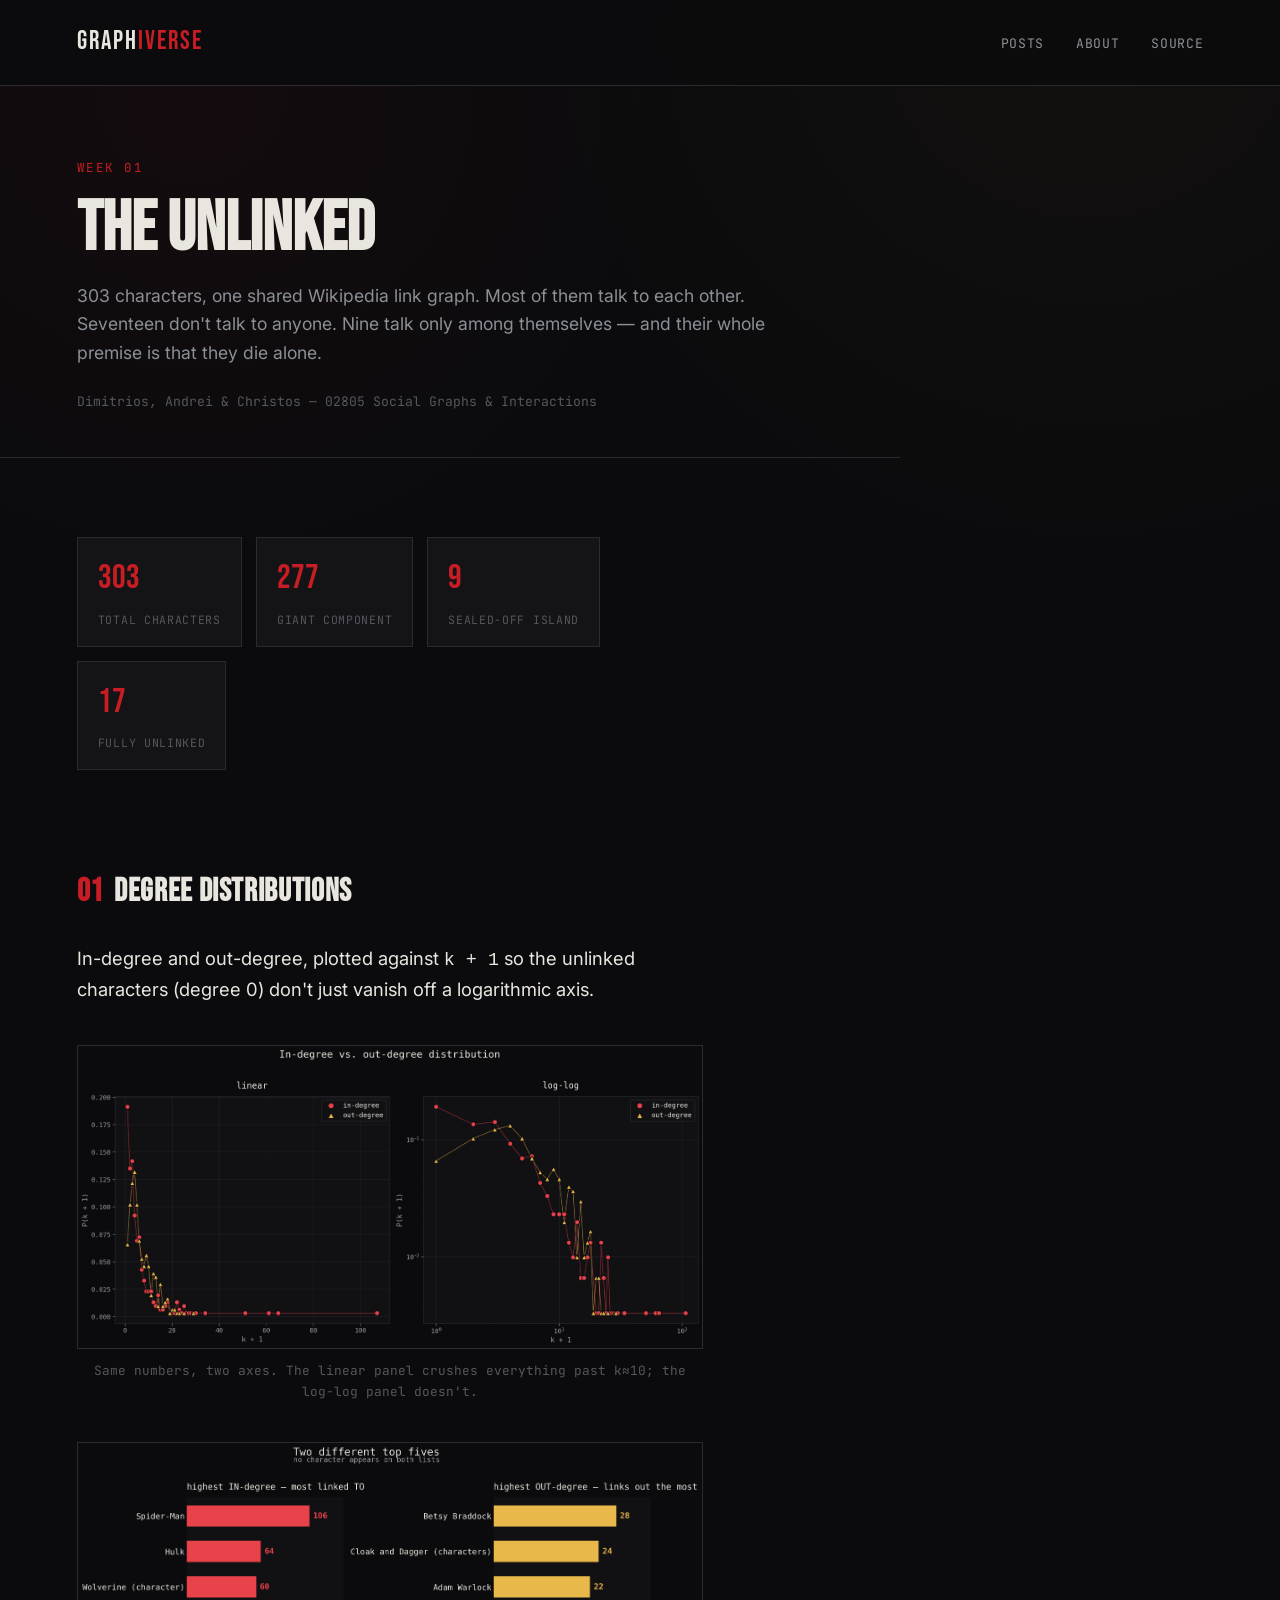
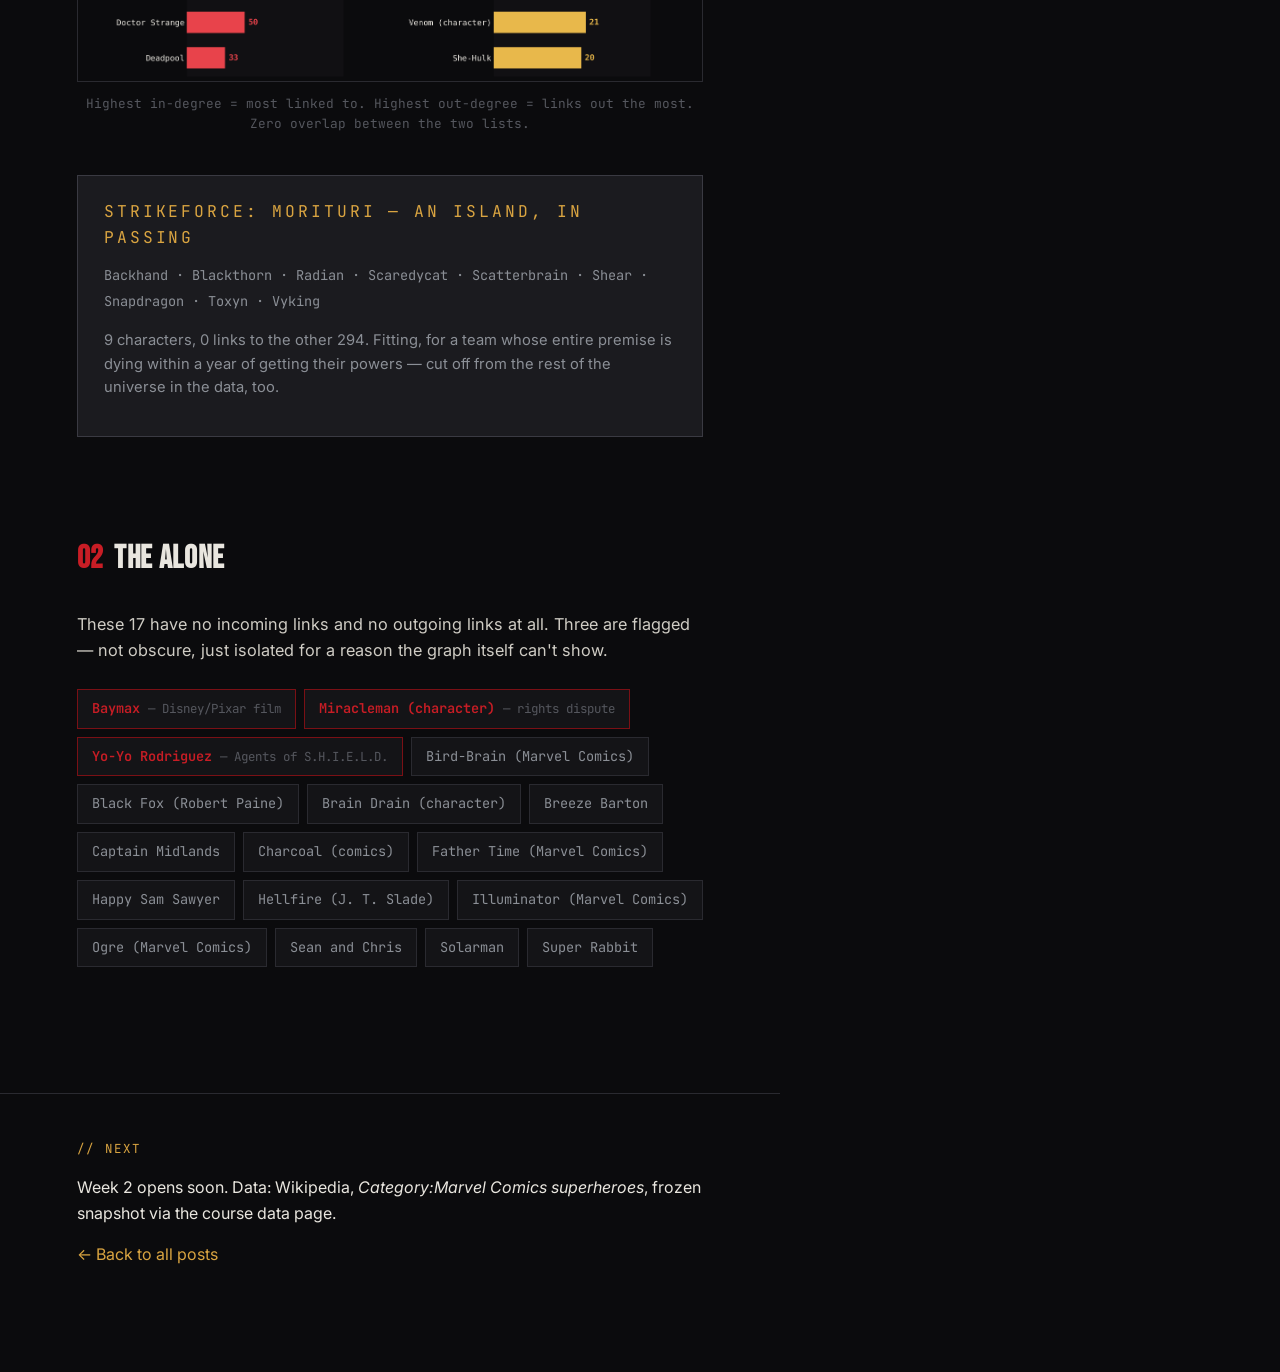
==== posts/week1-the-unlinked.html @ 30c2aff5 "Not linked characters post" ====
<!DOCTYPE html>
<html lang="en">
<head>
  <meta charset="UTF-8">
  <meta name="viewport" content="width=device-width, initial-scale=1.0">
  <title>Week 1 — The Unlinked | Graphiverse</title>
  <meta name="description" content="Degree distributions, in- vs. out-degree, and the 17 Marvel characters with zero wiki links.">
  <link rel="preconnect" href="https://fonts.googleapis.com">
  <link rel="preconnect" href="https://fonts.gstatic.com" crossorigin>
  <link rel="stylesheet" href="https://fonts.googleapis.com/css2?family=Bebas+Neue&family=Inter:wght@400;500;600;700&family=JetBrains+Mono:wght@400;600&display=swap">
  <link rel="stylesheet" href="../assets/css/style.css">
</head>
<body>

  <nav class="site-nav">
    <div class="brand"><a href="../index.html" style="color:inherit">GRAPH<span>IVERSE</span></a></div>
    <div class="links">
      <a href="../index.html#case-files">Posts</a>
      <a href="../index.html#about">About</a>
      <a href="https://github.com/cpsall/cpsall.github.io" target="_blank" rel="noopener">Source</a>
    </div>
  </nav>

  <header class="post-header">
    <div class="kicker">Week 01</div>
    <h1>The Unlinked</h1>
    <p class="dek">
      303 characters, one shared Wikipedia link graph. Most of them talk to each other.
      Seventeen don't talk to anyone. Nine talk only among themselves — and their whole
      premise is that they die alone.
    </p>
    <div class="byline">Dimitrios, Andrei &amp; Christos — 02805 Social Graphs &amp; Interactions</div>
  </header>

  <article class="post-body">

    <div class="stat-row">
      <div class="stat"><span class="n">303</span><span class="label">total characters</span></div>
      <div class="stat"><span class="n">277</span><span class="label">giant component</span></div>
      <div class="stat"><span class="n">9</span><span class="label">sealed-off island</span></div>
      <div class="stat"><span class="n">17</span><span class="label">fully unlinked</span></div>
    </div>

    <h2><span class="idx">01</span>Degree distributions</h2>
    <p class="lead">
      In-degree and out-degree, plotted against <code>k + 1</code> so the unlinked
      characters (degree 0) don't just vanish off a logarithmic axis.
    </p>

    <figure class="figure-block">
      <img src="../assets/img/degree-distribution.png" alt="In-degree and out-degree distribution of the Marvel character network, shown on both linear and log-log axes." loading="lazy">
      <figcaption>Same numbers, two axes. The linear panel crushes everything past k≈10; the log-log panel doesn't.</figcaption>
    </figure>

    <figure class="figure-block">
      <img src="../assets/img/leaderboard.png" alt="Two horizontal bar charts: top 5 characters by in-degree (Spider-Man, Hulk, Wolverine, Doctor Strange, Deadpool) versus top 5 by out-degree (Betsy Braddock, Cloak and Dagger, Adam Warlock, Venom, She-Hulk). No name appears on both lists." loading="lazy">
      <figcaption>Highest in-degree = most linked to. Highest out-degree = links out the most. Zero overlap between the two lists.</figcaption>
    </figure>

    <div class="island-card">
      <p class="section-label">Strikeforce: Morituri — an island, in passing</p>
      <p class="members">
        Backhand · Blackthorn · Radian · Scaredycat · Scatterbrain · Shear · Snapdragon · Toxyn · Vyking
      </p>
      <p style="margin-top:14px; color: var(--text-muted); font-size:0.92rem;">
        9 characters, 0 links to the other 294. Fitting, for a team whose entire premise
        is dying within a year of getting their powers — cut off from the rest of the
        universe in the data, too.
      </p>
    </div>

    <h2><span class="idx">02</span>The alone</h2>
    <p>
      These 17 have no incoming links and no outgoing links at all. Three are flagged —
      not obscure, just isolated for a reason the graph itself can't show.
    </p>

    <div class="alone-list">
      <span class="alone-pill flagged">Baymax <span class="note">— Disney/Pixar film</span></span>
      <span class="alone-pill flagged">Miracleman (character) <span class="note">— rights dispute</span></span>
      <span class="alone-pill flagged">Yo-Yo Rodriguez <span class="note">— Agents of S.H.I.E.L.D.</span></span>
      <span class="alone-pill">Bird-Brain (Marvel Comics)</span>
      <span class="alone-pill">Black Fox (Robert Paine)</span>
      <span class="alone-pill">Brain Drain (character)</span>
      <span class="alone-pill">Breeze Barton</span>
      <span class="alone-pill">Captain Midlands</span>
      <span class="alone-pill">Charcoal (comics)</span>
      <span class="alone-pill">Father Time (Marvel Comics)</span>
      <span class="alone-pill">Happy Sam Sawyer</span>
      <span class="alone-pill">Hellfire (J. T. Slade)</span>
      <span class="alone-pill">Illuminator (Marvel Comics)</span>
      <span class="alone-pill">Ogre (Marvel Comics)</span>
      <span class="alone-pill">Sean and Chris</span>
      <span class="alone-pill">Solarman</span>
      <span class="alone-pill">Super Rabbit</span>
    </div>

  </article>

  <footer class="post-footer">
    <p class="section-label">// Next</p>
    <p>Week 2 opens soon. Data: Wikipedia, <em>Category:Marvel Comics superheroes</em>,
      frozen snapshot via the course data page.</p>
    <p><a href="../index.html">&larr; Back to all posts</a></p>
  </footer>

  <script src="../assets/js/script.js"></script>
</body>
</html>
---- assets/css/style.css ----
/* THE UNDERGRAPH — dark, mature comic-noir theme */
/* Fonts (Bebas Neue / Inter / JetBrains Mono) are loaded via <link> in the HTML head,
   not @import here — @import is render-blocking and stalls the page if the font CDN
   is ever slow or unreachable. Fallback stacks below keep the page usable either way. */

:root {
  --bg: #0b0b0d;
  --bg-panel: #141417;
  --bg-panel-raised: #1b1b1f;
  --border: #2a2a30;
  --border-strong: #3a3a42;
  --red: #c81d25;
  --red-dim: #7a1015;
  --amber: #d9a441;
  --text: #e9e6df;
  --text-muted: #8b8f96;
  --text-faint: #55575e;
  --font-display: 'Bebas Neue', 'Arial Narrow', sans-serif;
  --font-body: 'Inter', -apple-system, BlinkMacSystemFont, sans-serif;
  --font-mono: 'JetBrains Mono', 'Consolas', monospace;
}

* { box-sizing: border-box; }

html { scroll-behavior: smooth; }

body {
  margin: 0;
  background: var(--bg);
  color: var(--text);
  font-family: var(--font-body);
  line-height: 1.6;
  background-image:
    radial-gradient(circle at 15% 10%, rgba(200,29,37,0.05), transparent 35%),
    radial-gradient(circle at 85% 0%, rgba(217,164,65,0.04), transparent 40%);
  background-attachment: fixed;
}

a { color: var(--amber); text-decoration: none; }
a:hover { color: var(--red); }

/* halftone texture strip, used as a section divider */
.halftone {
  height: 14px;
  background-image: radial-gradient(circle, var(--border-strong) 1.4px, transparent 1.6px);
  background-size: 10px 10px;
  opacity: 0.6;
}

/* ---------- nav ---------- */
.site-nav {
  display: flex;
  justify-content: space-between;
  align-items: center;
  padding: 22px 6vw;
  border-bottom: 1px solid var(--border);
  position: sticky;
  top: 0;
  background: rgba(11,11,13,0.92);
  backdrop-filter: blur(6px);
  z-index: 10;
}

.site-nav .brand {
  font-family: var(--font-display);
  font-size: 1.6rem;
  letter-spacing: 0.08em;
  color: var(--text);
}
.site-nav .brand span { color: var(--red); }

.site-nav .links a {
  margin-left: 28px;
  font-family: var(--font-mono);
  font-size: 0.82rem;
  letter-spacing: 0.05em;
  text-transform: uppercase;
  color: var(--text-muted);
}
.site-nav .links a:hover { color: var(--red); }

/* ---------- hero ---------- */
.hero {
  padding: 9vh 6vw 7vh;
  border-bottom: 1px solid var(--border);
  position: relative;
}

.hero .kicker {
  font-family: var(--font-mono);
  color: var(--red);
  letter-spacing: 0.2em;
  font-size: 0.78rem;
  text-transform: uppercase;
  margin-bottom: 14px;
}

.hero h1 {
  font-family: var(--font-display);
  font-size: clamp(3.2rem, 9vw, 7rem);
  line-height: 0.92;
  margin: 0 0 20px;
  letter-spacing: 0.02em;
}
.hero h1 .accent { color: var(--red); }

.hero p.lede {
  max-width: 640px;
  color: var(--text-muted);
  font-size: 1.08rem;
}

.credit-line {
  margin-top: 28px;
  font-family: var(--font-mono);
  font-size: 0.82rem;
  color: var(--text-faint);
}
.credit-line strong { color: var(--text-muted); font-weight: 600; }

/* ---------- section headings ---------- */
.section-label {
  font-family: var(--font-mono);
  font-size: 0.78rem;
  letter-spacing: 0.18em;
  text-transform: uppercase;
  color: var(--amber);
  margin: 0 0 10px;
}

/* ---------- case file list (index) ---------- */
.case-files {
  padding: 6vh 6vw 10vh;
}

.case-card {
  display: grid;
  grid-template-columns: 90px 1fr auto;
  gap: 24px;
  align-items: center;
  padding: 26px 22px;
  border: 1px solid var(--border);
  background: var(--bg-panel);
  margin-bottom: 16px;
  transition: border-color 0.15s ease, transform 0.15s ease;
}
.case-card:hover {
  border-color: var(--red-dim);
  transform: translateX(4px);
}

.case-card .num {
  font-family: var(--font-display);
  font-size: 2.6rem;
  color: var(--border-strong);
}
.case-card:hover .num { color: var(--red); }

.case-card h3 {
  margin: 0 0 6px;
  font-family: var(--font-display);
  font-size: 1.7rem;
  letter-spacing: 0.01em;
}
.case-card p {
  margin: 0;
  color: var(--text-muted);
  font-size: 0.95rem;
}
.case-card .go {
  font-family: var(--font-mono);
  color: var(--text-faint);
  font-size: 0.8rem;
}
.case-card:hover .go { color: var(--amber); }

.case-card.locked {
  opacity: 0.45;
}
.case-card.locked:hover { transform: none; border-color: var(--border); }

/* ---------- about strip ---------- */
.about-strip {
  padding: 6vh 6vw;
  border-top: 1px solid var(--border);
  display: grid;
  grid-template-columns: 1fr 1fr;
  gap: 40px;
}
@media (max-width: 760px) {
  .about-strip { grid-template-columns: 1fr; }
  .case-card { grid-template-columns: 50px 1fr; }
  .case-card .go { display: none; }
}

.about-strip p { color: var(--text-muted); }

/* ---------- footer ---------- */
.site-footer {
  padding: 28px 6vw 40px;
  border-top: 1px solid var(--border);
  font-family: var(--font-mono);
  font-size: 0.78rem;
  color: var(--text-faint);
  display: flex;
  justify-content: space-between;
  flex-wrap: wrap;
  gap: 10px;
}

/* ---------- post layout ---------- */
.post-header {
  padding: 8vh 6vw 5vh;
  border-bottom: 1px solid var(--border);
  max-width: 900px;
}
.post-header .kicker {
  font-family: var(--font-mono);
  color: var(--red);
  letter-spacing: 0.2em;
  font-size: 0.78rem;
  text-transform: uppercase;
  margin-bottom: 16px;
}
.post-header h1 {
  font-family: var(--font-display);
  font-size: clamp(2.6rem, 6vw, 4.4rem);
  line-height: 1.0;
  margin: 0 0 18px;
}
.post-header .dek {
  color: var(--text-muted);
  font-size: 1.1rem;
  max-width: 700px;
}
.post-header .byline {
  margin-top: 24px;
  font-family: var(--font-mono);
  font-size: 0.82rem;
  color: var(--text-faint);
}

.post-body {
  padding: 6vh 6vw 4vh;
  max-width: 780px;
}
.post-body h2 {
  font-family: var(--font-display);
  font-size: 2rem;
  letter-spacing: 0.02em;
  margin-top: 3em;
  color: var(--text);
}
.post-body h2 .idx { color: var(--red); margin-right: 10px; }
.post-body p { color: #cfccc4; font-size: 1.02rem; }
.post-body p.lead { font-size: 1.15rem; color: var(--text); }
.post-body strong { color: var(--text); }
.post-body blockquote {
  border-left: 3px solid var(--red);
  margin: 2em 0;
  padding: 0.4em 0 0.4em 1.4em;
  color: var(--amber);
  font-family: var(--font-mono);
  font-size: 0.95rem;
}

.figure-block {
  margin: 2.5em -6vw;
  padding: 0 6vw;
}
.figure-block img {
  width: 100%;
  max-width: 1400px;
  display: block;
  margin: 0 auto;
  border: 1px solid var(--border);
}
.figure-block figcaption {
  text-align: center;
  color: var(--text-faint);
  font-family: var(--font-mono);
  font-size: 0.8rem;
  margin-top: 12px;
  max-width: 780px;
  margin-left: auto;
  margin-right: auto;
}

.stat-row {
  display: flex;
  gap: 14px;
  flex-wrap: wrap;
  margin: 1.6em 0;
}
.stat {
  border: 1px solid var(--border);
  background: var(--bg-panel);
  padding: 14px 20px;
  min-width: 140px;
}
.stat .n {
  font-family: var(--font-display);
  font-size: 2.1rem;
  color: var(--red);
  display: block;
}
.stat .label {
  font-family: var(--font-mono);
  font-size: 0.72rem;
  color: var(--text-faint);
  text-transform: uppercase;
  letter-spacing: 0.06em;
}

/* bare name list for the alone section -- no per-character bios, just names,
   with the "famous despite isolation" few flagged with a short tag inline */
.alone-list {
  display: flex;
  flex-wrap: wrap;
  gap: 8px;
  margin: 1.6em 0;
}
.alone-pill {
  border: 1px solid var(--border);
  background: var(--bg-panel);
  padding: 8px 14px;
  font-family: var(--font-mono);
  font-size: 0.85rem;
  color: var(--text-muted);
}
.alone-pill.flagged {
  border-color: var(--red-dim);
  color: var(--red);
  font-weight: 600;
}
.alone-pill .note {
  color: var(--text-faint);
  font-weight: 400;
  font-size: 0.78rem;
}

.island-card {
  border: 1px solid var(--border-strong);
  background: var(--bg-panel-raised);
  padding: 22px 26px;
  margin: 2em 0;
}
.island-card .section-label { color: var(--amber); }
.island-card .members {
  font-family: var(--font-mono);
  font-size: 0.85rem;
  color: var(--text-muted);
  line-height: 1.9;
}

.post-footer {
  padding: 5vh 6vw 10vh;
  max-width: 780px;
  border-top: 1px solid var(--border);
  margin-top: 4em;
}
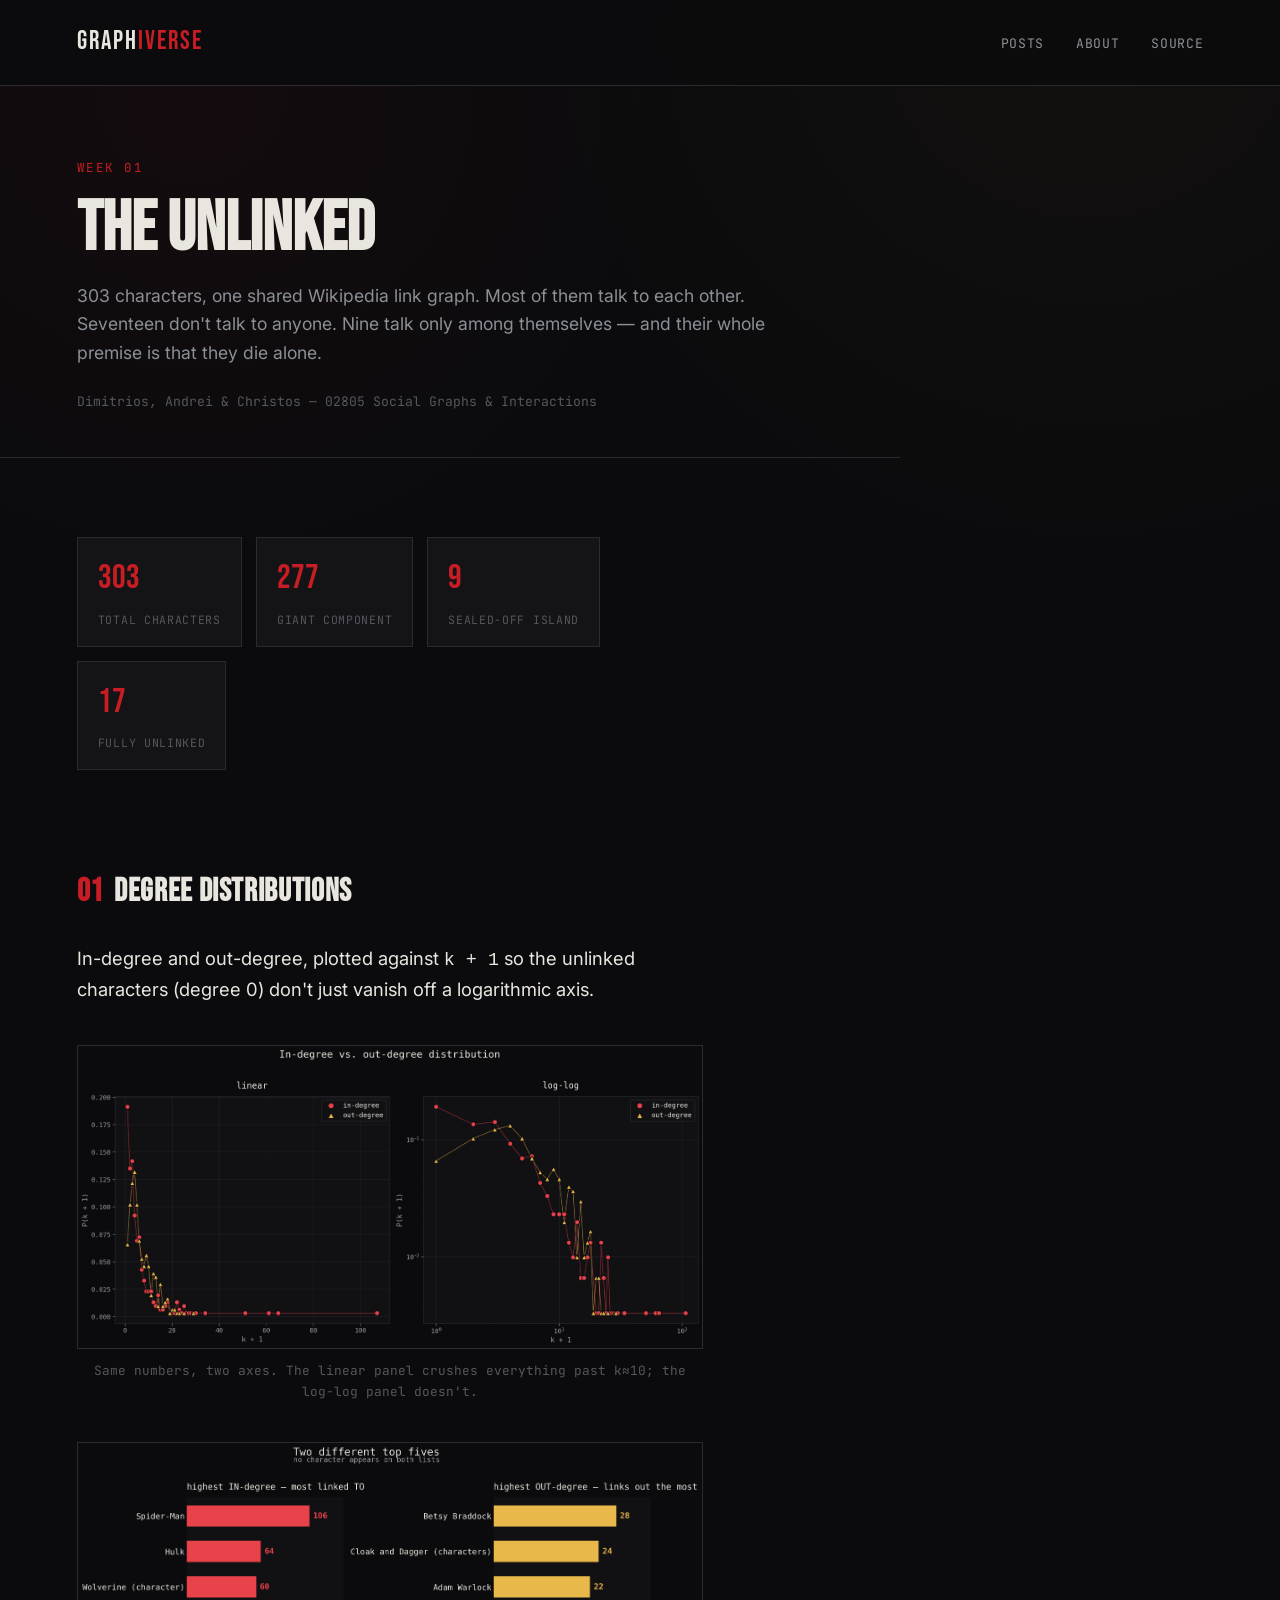
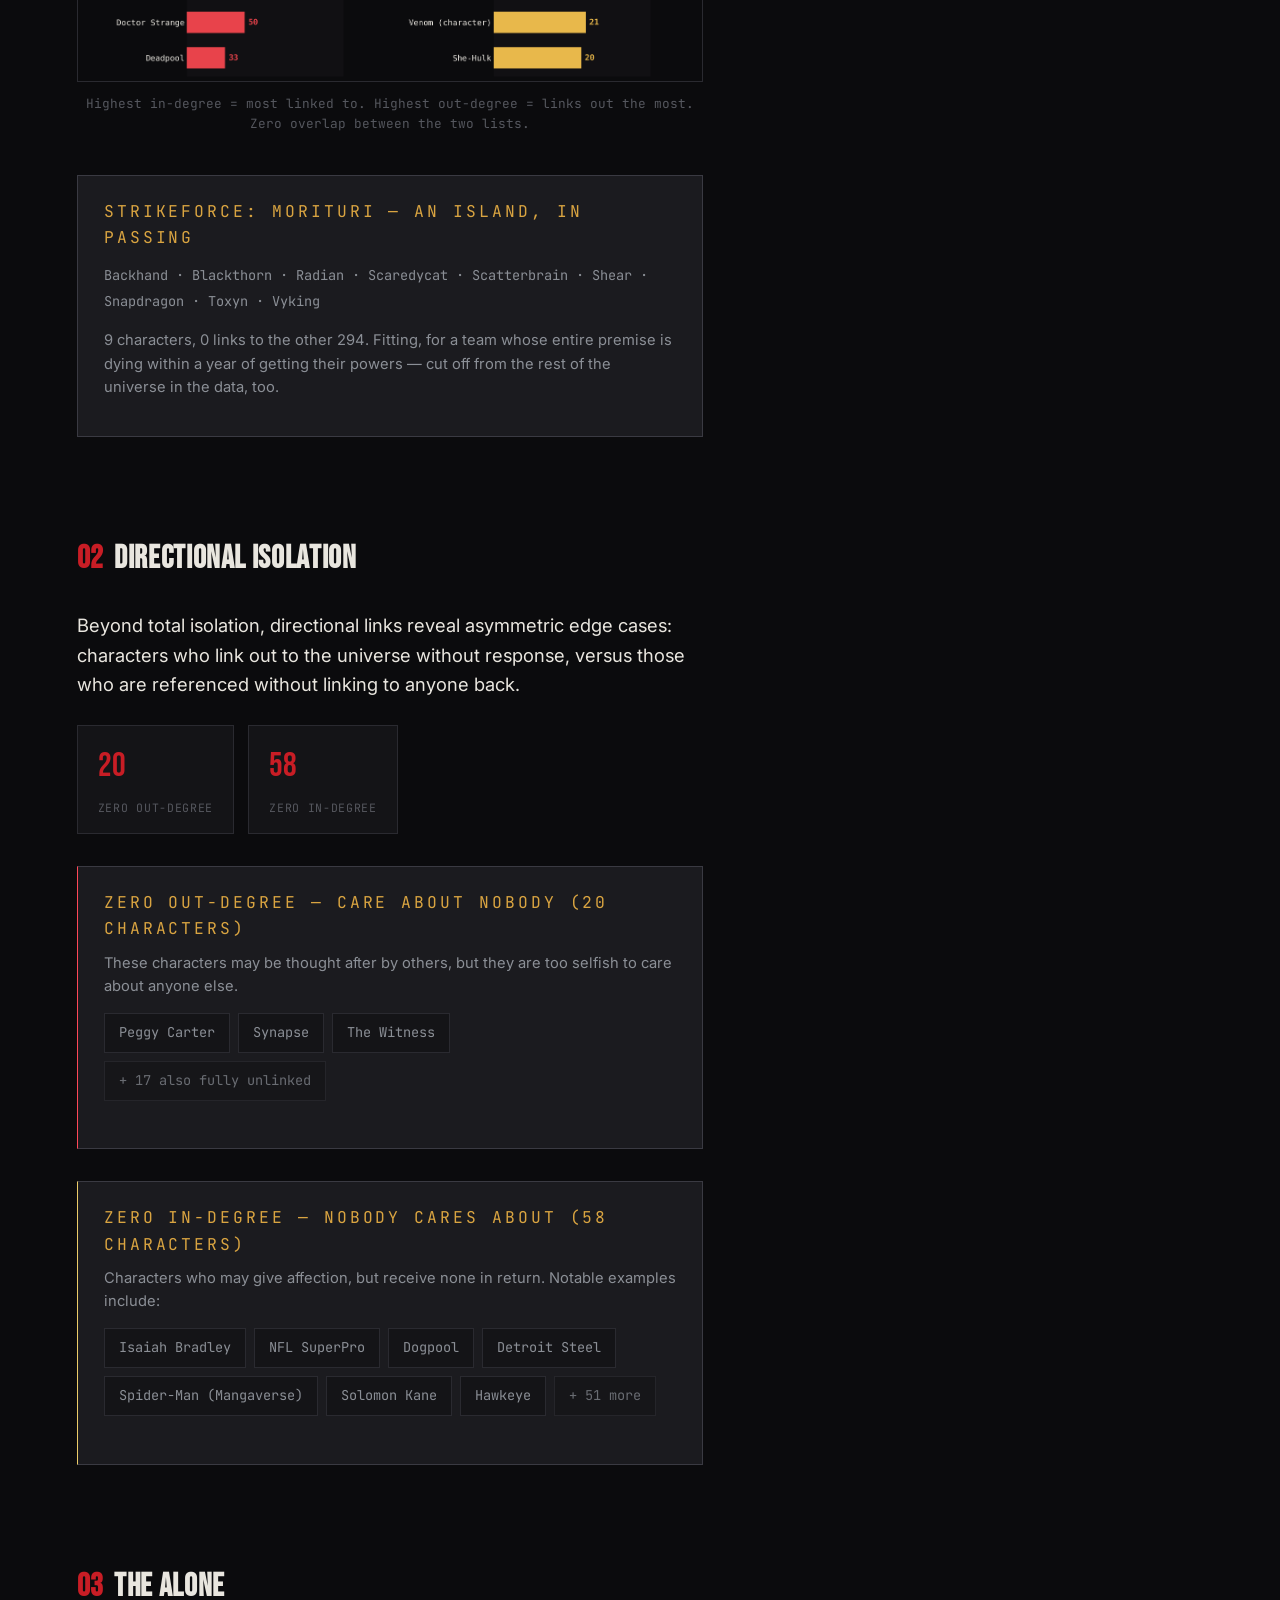
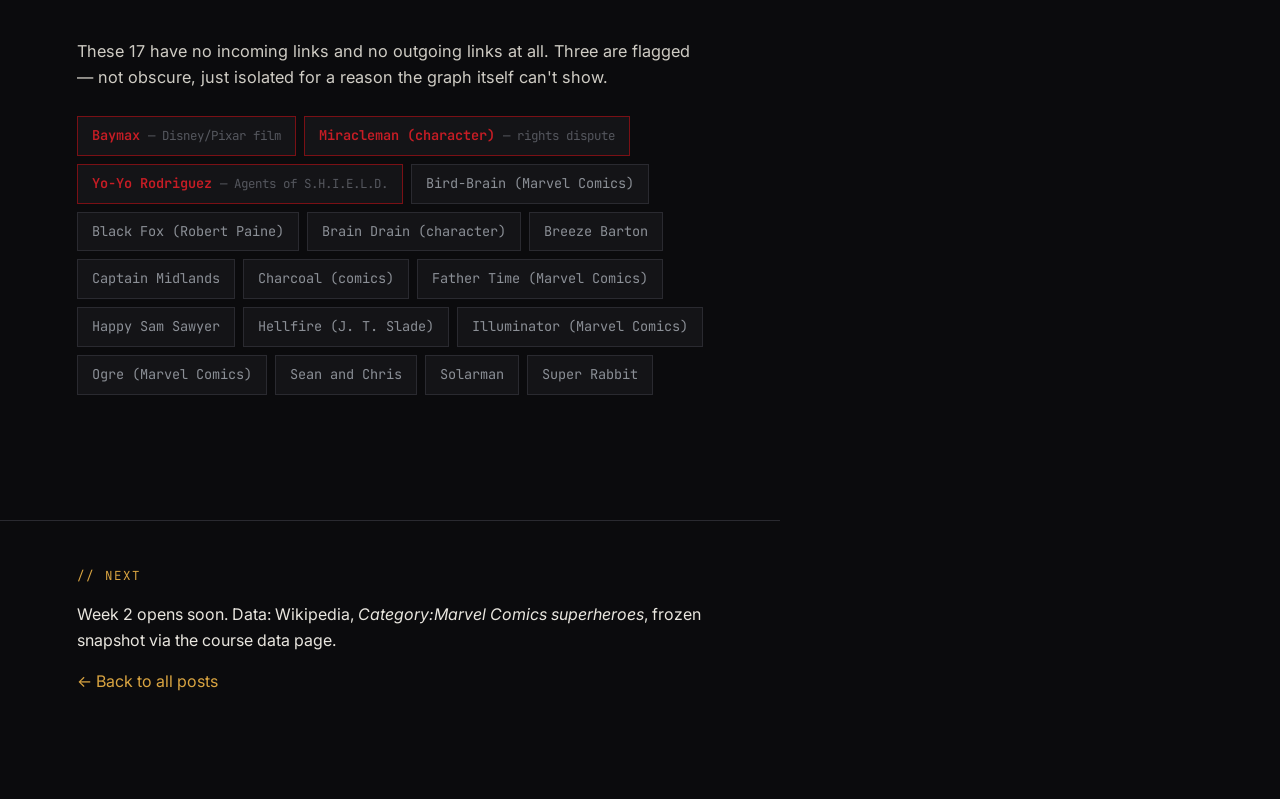
==== commit 0e4bc7ee: "Content expansion" ====
--- a/posts/week1-the-unlinked.html
+++ b/posts/week1-the-unlinked.html
@@ -69,7 +69,47 @@
       </p>
     </div>
 
-    <h2><span class="idx">02</span>The alone</h2>
+    <h2><span class="idx">02</span>Directional isolation</h2>
+    <p class="lead">
+      Beyond total isolation, directional links reveal asymmetric edge cases: characters who link out to the universe without response, versus those who are referenced without linking to anyone back.
+    </p>
+
+    <div class="stat-row">
+      <div class="stat"><span class="n">20</span><span class="label">zero out-degree</span></div>
+      <div class="stat"><span class="n">58</span><span class="label">zero in-degree</span></div>
+    </div>
+
+    <div class="island-card" style="border-left-color: var(--accent-color, #ff4757);">
+      <p class="section-label">Zero Out-Degree — Care about nobody (20 characters)</p>
+      <p style="margin-top: 8px; color: var(--text-muted); font-size: 0.92rem;">
+        These characters may be thought after by others, but they are too selfish to care about anyone else.
+      </p>
+      <div class="alone-list" style="margin-top: 14px;">
+        <span class="alone-pill">Peggy Carter</span>
+        <span class="alone-pill">Synapse</span>
+        <span class="alone-pill">The Witness</span>
+        <span class="alone-pill note" style="opacity: 0.7;">+ 17 also fully unlinked</span>
+      </div>
+    </div>
+
+    <div class="island-card" style="border-left-color: #eccc68; margin-top: 16px;">
+      <p class="section-label">Zero In-Degree — Nobody cares about (58 characters)</p>
+      <p style="margin-top: 8px; color: var(--text-muted); font-size: 0.92rem;">
+        Characters who may give affection, but receive none in return. Notable examples include:
+      </p>
+      <div class="alone-list" style="margin-top: 14px;">
+        <span class="alone-pill">Isaiah Bradley</span>
+        <span class="alone-pill">NFL SuperPro</span>
+        <span class="alone-pill">Dogpool</span>
+        <span class="alone-pill">Detroit Steel</span>
+        <span class="alone-pill">Spider-Man (Mangaverse)</span>
+        <span class="alone-pill">Solomon Kane</span>
+        <span class="alone-pill">Hawkeye</span>
+        <span class="alone-pill note" style="opacity: 0.7;">+ 51 more</span>
+      </div>
+    </div>
+
+    <h2><span class="idx">03</span>The alone</h2>
     <p>
       These 17 have no incoming links and no outgoing links at all. Three are flagged —
       not obscure, just isolated for a reason the graph itself can't show.
